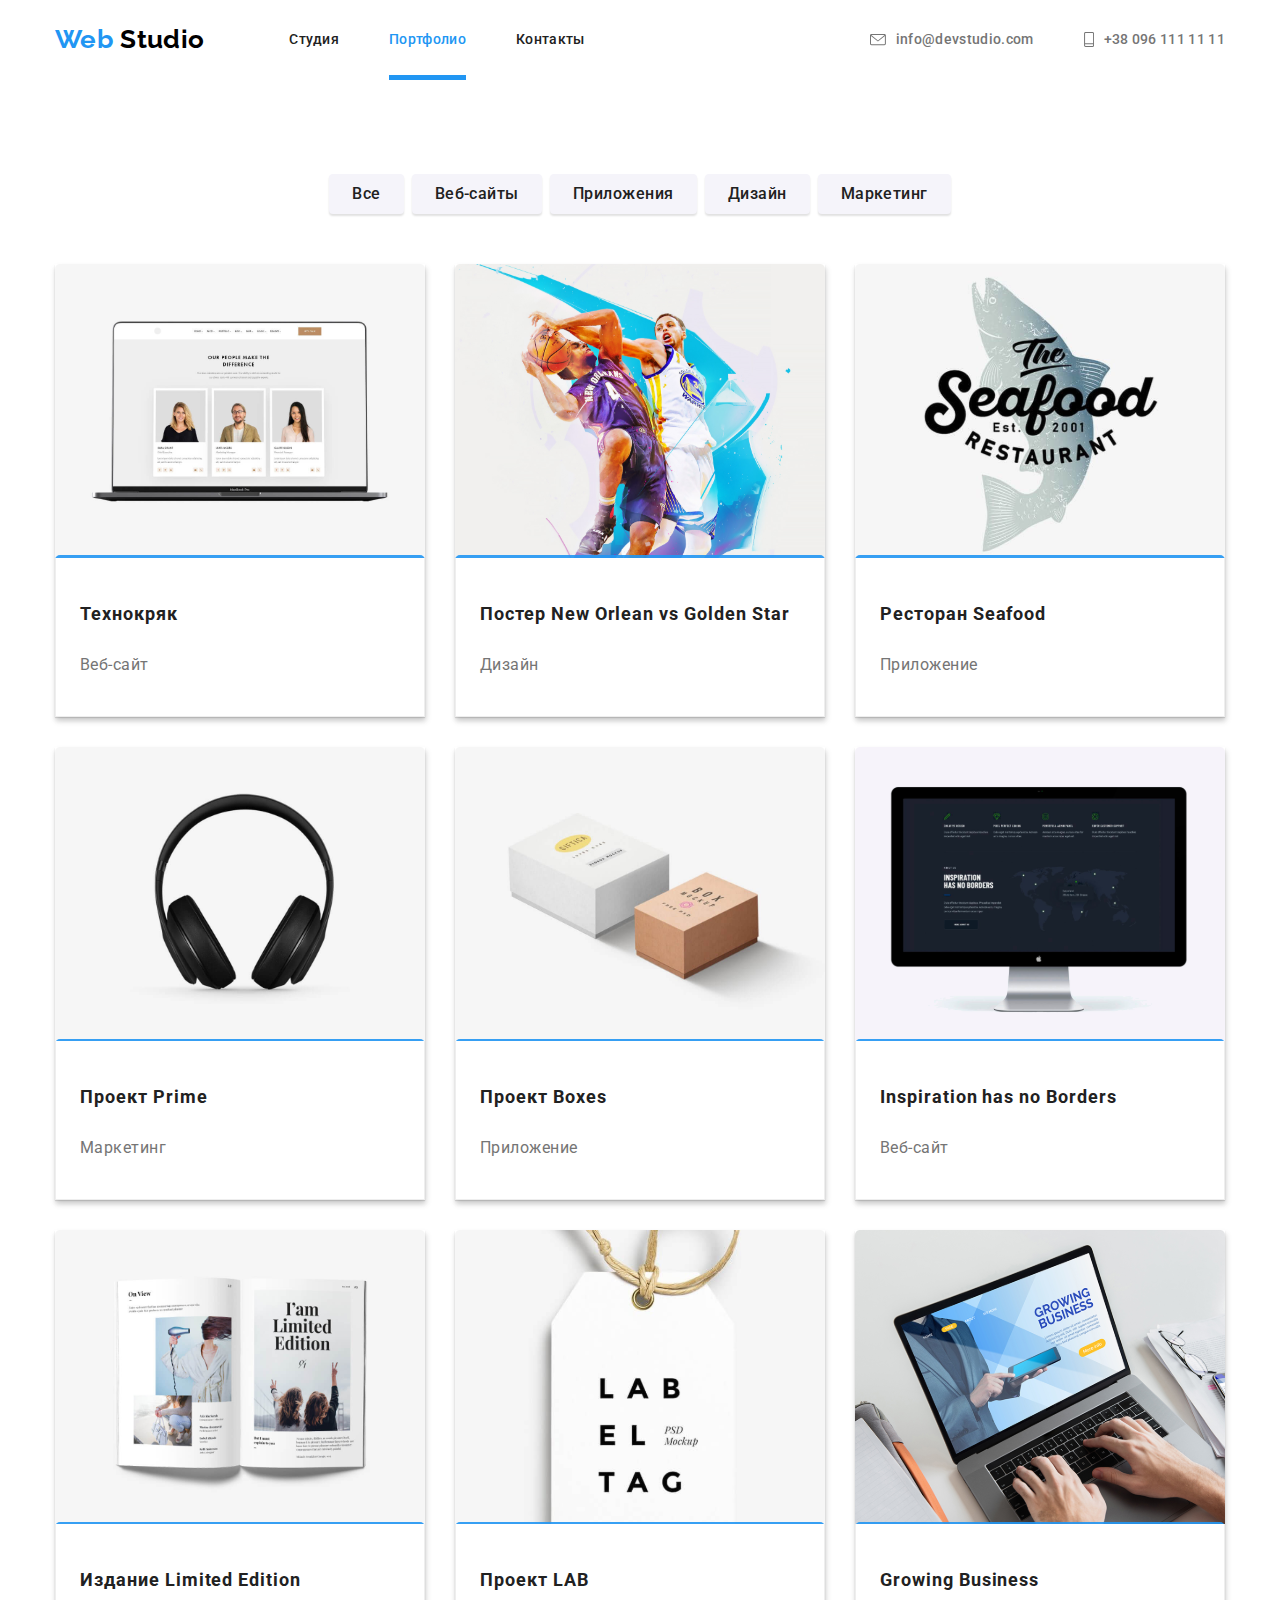
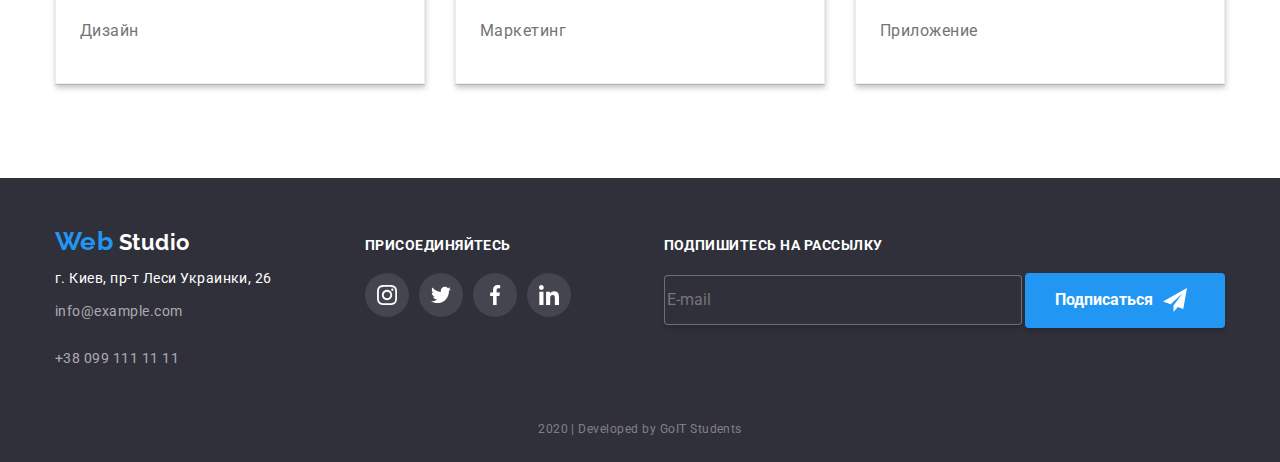
==== portfolio.html @ 3355ac3e "Переносит файлы с goit-markup-hw-05" ====
<!DOCTYPE html>
<html lang="en">
  <head>
    <meta charset="UTF-8" />
    <meta name="viewport" content="width=device-width, initial-scale=1.0" />
    <title>WebStudio Portfolio</title>
    <link href="https://fonts.googleapis.com/css2?family=Raleway:wght@700&family=Roboto:wght@400;500;700&display=swap" rel="stylesheet">
    <link rel="stylesheet" href="https://cdnjs.cloudflare.com/ajax/libs/modern-normalize/0.6.0/modern-normalize.min.css" />
    <link rel="stylesheet" href="./CSS/styles.css" />
  </head>

  <body class="page">
    <!--page header-->
    <header class="page-header">
      <nav class="conteiner main-nav">
        <h1>
          <a href="./index.html">
            <span class="logo"> Web</span>
            <span class="site-logo"> Studio</span>
          </a>
        </h1>
        <ul class="site-nav list">
          <li class="item"><a class="link" href="./index.html">Студия</a></li>
          <li class="item"><a class="link current" href="./portfolio.html">Портфолио</a></li>
          <li class="item"><a class="link" href="./portfolio.html">Контакты</a></li>
        </ul>

        <ul class="auth-nav list">
          <li class="item">
            <a class="link auth-nav-link" href="mailto:info@devstudio.com"> 
              <svg width="16" height="16" class="svg-icons">
                <use xlink:href="./images/sprite.svg#icon-envelope"></use>
              </svg>
              <span>info@devstudio.com</span>
            </a>
          </li>
          <li class="item">
            <a class="link auth-nav-link" href="tel:+380961111111">
            <svg width="10" height="15" class="svg-icons">
              <use xlink:href="./images/sprite.svg#icon-Vector-1"></use>
            </svg>
            <span>+38 096 111 11 11</span>
          </a></li>
        </ul>
      </nav>
    </header>

    <!-- catalog -->
    <main>
      <div class="conteiner">
        <section class="section">
          <h2 class="section-title none">Filtr</h2>
          <ul class="filtr-catalog list">
            <li><button class="btn filtr">Все</button></li>
            <li><button class="btn filtr">Веб-сайты</button></li>
            <li><button class="btn filtr">Приложения</button></li>
            <li><button class="btn filtr">Дизайн</button></li>
            <li><button class="btn filtr">Маркетинг</button></li>
          </ul>
        
          <!--section catalog-->   
          <h2 class="section-title none">Каталог</h2>
          <ul class="catalog list">

            <li class="catalog-item">
              <a class="link" href="./">
                <div class="catalog-image">       
                  <img src="./images-portfolio/img-1.svg" alt="">

                  <div class="text">
                    <p class="text-thumb">Технокряк это современная площадка распространения коронавируса. Компании используют эту
                      платформу для цифрового
                      шпионажа и атак на защищённые сервера конкурентов.</p>
                  </div>
                </div>

                <div class="catalog-item-info">
                    <h3 class="catalog-title">Технокряк</h3>
                    <p class="catalog-type">Веб-сайт</p>
                </div>  
                
              </a>
            </li>

            <li class="catalog-item">
              <a class="link" href="./">
                <div class="catalog-image"> 
                  <img src="./images-portfolio/img-2.svg" alt="">
                
                  <div class="text">
                    <p class="text-thumb">Технокряк это современная площадка распространения коронавируса. Компании используют эту платформу для цифрового шпионажа и атак на защищённые сервера конкурентов.</p>
                  </div>
                </div>

                <div class="catalog-item-info">
                  <h3 class="catalog-title">Постер New Orlean vs Golden Star</h3>
                  <p class="catalog-type">Дизайн</p>
                </div>
              </a>
            </li>

            <li class="catalog-item">
              <a class="link" href="./">
                <div class="catalog-image">
                  <img src="./images-portfolio/img-3.svg" alt="">
                  
                  <div class="text">
                    <p class="text-thumb">Технокряк это современная площадка распространения коронавируса. Компании используют эту платформу для
                      цифрового шпионажа и атак на защищённые сервера конкурентов.</p>
                  </div>
                </div>

                <div class="catalog-item-info">
                  <h3 class="catalog-title">Ресторан Seafood</h3>
                  <p class="catalog-type">Приложение</p>
                </div>
              </a>
            </li>

            <li class="catalog-item">
              <a class="link" href="./">
                <div class="catalog-image">
                  <img src="./images-portfolio/img-4.svg" alt="">

                  <div class="text">
                    <p class="text-thumb">Технокряк это современная площадка распространения коронавируса. Компании используют эту платформу для
                      цифрового шпионажа и атак на защищённые сервера конкурентов.</p>
                  </div>
                </div>

                <div class="catalog-item-info">
                  <h3 class="catalog-title">Проект Prime</h3>
                  <p class="catalog-type">Маркетинг</p>
                </div>
                
              </a>
            </li>

            <li class="catalog-item">
              <a class="link" href="./">
                <div class="catalog-image">
                  <img src="./images-portfolio/img-5.svg" alt="">
                  <div class="text">
                    <p class="text-thumb">Технокряк это современная площадка распространения коронавируса. Компании используют эту платформу для
                      цифрового шпионажа и атак на защищённые сервера конкурентов.</p>
                  </div>
                </div>

                <div class="catalog-item-info">
                  <h3 class="catalog-title">Проект Boxes</h3>
                  <p class="catalog-type">Приложение</p>
                </div>
                
              </a>
            </li>

            <li class="catalog-item">
              <a class="link" href="./">
                <div class="catalog-image">
                  <img src="./images-portfolio/img-6.svg" alt="">                
                  <div class="text">
                    <p class="text-thumb">Технокряк это современная площадка распространения коронавируса. Компании используют эту платформу для
                      цифрового шпионажа и атак на защищённые сервера конкурентов.</p>
                  </div>
                </div>

                <div class="catalog-item-info">
                  <h3 class="catalog-title">Inspiration has no Borders</h3>
                  <p class="catalog-type">Веб-сайт</p>
                </div>
              </a>
            </li>

            <li class="catalog-item">
              <a class="link" href="./">
                <div class="catalog-image">
                  <img src="./images-portfolio/img-7.svg" alt="">              
                  <div class="text">
                    <p class="text-thumb">Технокряк это современная площадка распространения коронавируса. Компании используют эту платформу для
                      цифрового шпионажа и атак на защищённые сервера конкурентов.</p>
                  </div>
                </div>
                
                <div class="catalog-item-info">
                  <h3 class="catalog-title">Издание Limited Edition</h3>
                  <p class="catalog-type">Дизайн</p>
                </div>
              </a>
            </li>

            <li class="catalog-item">
              <a class="link" href="./">
                <div class="catalog-image">
                  <img src="./images-portfolio/img-8.svg" alt="">              
                  <div class="text">
                    <p class="text-thumb">Технокряк это современная площадка распространения коронавируса. Компании используют эту платформу для
                      цифрового шпионажа и атак на защищённые сервера конкурентов.</p>
                  </div>
                </div>

                <div class="catalog-item-info">
                  <h3 class="catalog-title">Проект LAB</h3>
                  <p class="catalog-type">Маркетинг</p>
                </div>

              </a>
            </li>

            <li class="catalog-item">
              <a class="link" href="./">
                <div class="catalog-image">
                  <img src="./images-portfolio/img-9.svg" alt="">              
                  <div class="text">
                    <p class="text-thumb">Технокряк это современная площадка распространения коронавируса. Компании используют эту платформу для
                      цифрового шпионажа и атак на защищённые сервера конкурентов.</p>
                  </div>
                </div>

                <div class="catalog-item-info">
                  <h3 class="catalog-title">Growing Business</h3>
                  <p class="catalog-type">Приложение</p>
                </div>
              </a>
            </li>      

          </ul>
        
        </section>
      </div>
    </main>

    <!--footer-->
    <footer class="main-footer">
      <div class="conteiner">
        <div> <!--Address-->
          <h3 class="footer-logo">
            <a href="#">
            <span class="logo"> Web</span>
            <span class="footer-logo-text"> Studio</span>
            </a>  
          </h3>
          <address class="footer-adress">
          <p>г. Киев, пр-т Леси Украинки, 26</p>
          <a href="mailto:info@example.com">info@example.com</a> <br />
          <a href="tel:+380991111111">+38 099 111 11 11</a>
          </address>
        </div>

        <div> <!--Присоединяйтесь-->
          <h3 class="footer-soc">Присоединяйтесь</h3>
          <ul class="social-links list">

            <li class="social-links-item">
              <a
                href="https://www.instagram.com/?hl=ru"
                class="footer-social-list-link"
                target="_blank"
                rel="noopener noreferrer"> 
                <svg class="footer-icon">
                  <use xlink:href="./images/sprite.svg#icon-instagram-f"></use>
                </svg>                
              </a>
            </li>

            <li class="social-links-item">
              <a
                href="https://twitter.com/explore"
                class="footer-social-list-link"
                target="_blank"
                rel="noopener noreferrer">
                <svg class="footer-icon">
                  <use xlink:href="./images/sprite.svg#icon-twitter-f"></use>
                </svg>
              </a>
            </li>

            <li class="social-links-item">
              <a
                href="https://uk-ua.facebook.com/"
                class="footer-social-list-link"
                target="_blank"
                rel="noopener noreferrer">
                <svg class="footer-icon">
                  <use xlink:href="./images/sprite.svg#icon-facebook-f"></use>
                </svg>
              </a>
            </li>  
                                
            <li class="social-links-item">
              <a
                href="https://www.linkedin.com/"
                class="footer-social-list-link"
                target="_blank"
                rel="noopener noreferrer">
                <svg class="footer-icon">
                  <use xlink:href="./images/sprite.svg#icon-linkedin-f"></use>
                </svg>
              </a>
            </li>
          </ul>        
        </div>

        <div> <!--Подпишитесь на рассылку-->
          <h3 class="footer-soc">Подпишитесь на рассылку</h3>
          <input type="email" name="email" placeholder="E-mail" required />
          <button class="btn-footer"> Подписаться 
            <svg width="24" height="24" class="footer-send">
              <use xlink:href="./images/sprite.svg#icon-send-f"></use>
            </svg>
          </button>
        </div>
      </div>

      <div class="by">
        <span class="goit">2020 | Developed by GoIT Students</span>
      </div>
    </footer>
  </body>
</html>
---- CSS/styles.css ----
:root {
  --primary-text-color: #212121;
  --title-text-color: #757575;
  --accent-color: #2196F3;
  --white-color: #fff;
  --black-color: #000;
  --page-background: #F5F4FA;
  --page-second-background: #E5E5E5;
  --footer-background: #2F303A;
  --footer-background-soc:rgba(255, 255, 255, 0.1);
  --footer-adress: rgba(255, 255, 255, 0.6);
  --footer-goit: rgba(255, 255, 255, 0.4);
  --portfolio-text-background: rgba(33, 150, 243, 0.9);
  --hero-development-background: rgba(47, 48, 58, 0.8);
  --soc-color: #AFB1B8;
}


.list {
  padding: 0;
  margin: 0;
  list-style: none;
}

a {
  text-decoration: none;
}

.none {
  display: none;
}

/*------------------------------------------------------------------------------*/
.page {
  /*background: var(--page-background);*/
  color: var(--title-text-color);
  font-family: Roboto, sans-serif;
  font-style: normal;
  font-weight: normal;
  font-size: 14px;
  line-height: 1.7;
  letter-spacing: 0.03rem;
}

 /* page header */
.page-header {
  color: var(--primary-text-color);
  
  font-weight: 500;
  font-size: 14px;
  line-height: 1.1;
  letter-spacing: 0.02rem;
}

.main-nav {
  display: flex;
  align-items: center;
}

h1 {
  margin-right: 85px;
  margin-top: 0;
  margin-bottom: 0;
}

.logo { /* Web */
  color: var(--accent-color);
  font-family: Raleway;
  font-style: normal;
  font-weight: bold;
  font-size: 26px;
  line-height: 1.2;
}

.site-logo { /* Studio*/
  color: var(--black-color);
  font-family: Raleway;
  font-style: normal;
  font-weight: bold;
  font-size: 26px;
  line-height: 1.2;
}

.site-nav {
  display: flex;
}


.site-nav .item:not(:last-child) {
  margin-right: 50px;
}


.site-nav .link {
  display: block;
  padding-top: 32px;
  padding-bottom: 32px;

  color: var(--primary-text-color);
  
  font-family: Roboto;
  font-style: normal;
  font-weight: 500;
  font-size: 14px;
  line-height: 1.1;
  letter-spacing: 0.02rem;
}

.current::after {
  content: "";

  position: absolute;
  left: 0;
  bottom: 0;

  display: block;
  width: 100%; 
  height: 5px;
  background-color: var(--accent-color);

  /*transition: width 250ms cubic-bezier(0.4, 0, 0.2, 1);*/
}

/*.current:hover::after {
  width: 100%; /* тогда, должно быть  0% начальное, если конечное 100% 
}*/

.site-nav .link:hover,
.site-nav .link:focus {
  color: var(--accent-color);
}

.site-nav .link.current {
  color: var(--accent-color);
  position: relative;
  
}

.auth-nav {
  display: flex;
  margin-left: auto;
}

.auth-nav .item + .item {
  margin-left: 50px;
}

.auth-nav .link {
  color: var(--title-text-color);
  font-weight: 500;
  font-size: 14px;
  line-height: 1.1;
}

.auth-nav .link:hover,
.auth-nav .link:focus {
  color: var(--accent-color);
}

.auth-nav-link{
  display: flex;
  color: var(--title-text-color);
  font-weight: 500;
  font-size: 14px;
  line-height: 1.14;
  letter-spacing: 0.02rem;
  text-decoration: none;
  padding-top: 32px;
  padding-bottom: 32px;
  align-items: center;
}

.auth-nav-link:hover, 
.auth-nav-link:focus {
  color: var(--accent-color);
}

.svg-icons {
  fill: currentColor;
  margin-right: 10px;
}



/*---------------------------------------------------*/
.hero {  
  max-width: 1600px;
  height: 600px;
  margin-left: auto;
  margin-right: auto;
  background-image: linear-gradient(rgba(47, 48, 58, 0.8),
  rgba(47, 48, 58, 0.8)), url('../images/Header-img-1.jpg');
  background-repeat: no-repeat;
  background-position: center;
  background-size: cover;
  background-color: var(--hero-development-background);
  text-align: center;
  
  /*outline: 4px solid yellow;*/ /*удалить*/
}

.hero-title {
  padding-top: 196px;/*пока поставлю отступ, но это разбираем на след.занятии*/
  margin-top: 0;
  margin-bottom: 46px;
  
  color: var(--white-color);

  font-weight: 900;
  font-size: 44px;
  line-height: 1.4;
  text-align: center;
  letter-spacing: 0.06rem;
  text-transform: uppercase;  
}

/*---------------------------------------------------*/
.feature {
  display: flex;
  flex-wrap: wrap;
}

.feature .item {
  width: 270px;  
}

.feature .item:not(:last-child) {
  margin-right: 30px;
}

.feature-img {
  background: var(--page-background);
  border-radius: 4px;

  display: flex;
  justify-content: center;
  align-items: center;
  height: 120px;
} 

.feature-title {
  margin-top: 30px;
  margin-bottom: 10px;
}

.feature-title-item {
  margin-top: 0;
  margin-bottom: 0px;
}

.feature-title {
  color: var(--primary-text-color);
  font-family: Roboto;
  font-style: normal;
  font-weight: bold;
  font-size: 14px;
  line-height: 1.1;
  letter-spacing: 0.03rem;
  text-transform: uppercase;
}

.button {
  color: var(--white-color);
  background-color: var(--accent-color);
  font-family: Roboto;
  font-weight: bold;
  font-size: 16px;
  line-height: 1.9;
  box-shadow: 0px 4px 4px rgba(0, 0, 0, 0.15); /*тень*/
  font-style: normal;
  border-radius: 4px; /*мягкие углы*/
  text-align: center; /* выравнивает текст*/
  min-width: 200px;

  display: inline-block;
  padding: 10px 32px; /*по макету*/
  text-decoration: none;

  align-items: center;
  letter-spacing: 0.06em;
  border: 2px solid transparent;

  margin-bottom: 204px;
}

.button:hover, .button:focus {
  background-color: #fff;
  color: var(--accent-color);
  border: 2px solid transparent;
}

.section {
  padding-top: 94px;
  padding-bottom: 94px;
}

.section-title {
  margin: 0;
  margin-bottom: 50px;

  color: var(--primary-text-color);

  font-family: Roboto;
  font-style: normal;
  font-weight: bold;
  font-size: 36px;
  line-height: 1.2;
  text-align: center;
  letter-spacing: 0.03rem;
}



/*----------------------------------------------*/
.developments-title {
  display: flex;
  justify-content: space-between;
}

.developments-title-item {
  width: calc((100% - 30px * 2) / 3);
  position: relative;
}

.developments-title-item img {
  display: block;
  max-width: 100%;
  height: auto;
}

.developments-position {
  margin: 0px;
  position: absolute;
  bottom: 0;
  width: 100%;
  left: 0;

  color: var(--white-color);
  background-color: var(--hero-development-background);

  padding-top: 27px;
  padding-bottom: 27px;
  border-radius: 0px 0px 4px 4px;

  font-family: Roboto;
  font-style: normal;
  font-weight: 700;
  font-size: 14px;
  line-height: 1.1;
  text-align: center;
  letter-spacing: 0.03rem;
  text-transform: uppercase;
}

/*---------------------------------------------------*/
.team {
  background-color: var(--page-background);/*убрать*/
  /*outline: 4px solid rgb(22, 226, 32);*/ /*убрать*/ 
}

.team-list{
  display: flex;
  justify-content: space-between;
}

.team-list p {
  font-family: Roboto;
  font-style: normal;
  font-weight: normal;
  font-size: 16px;
  line-height: 1.2;  
}

.team-list-item {
  width: calc((100% - 30px * 3) / 4);
  box-shadow: 0px 2px 1px rgba(0, 0, 0, 0.2), 0px 1px 1px rgba(0, 0, 0, 0.14), 0px 1px 3px rgba(0, 0, 0, 0.12);
  border-radius: 0px 0px 4px 4px;
  overflow: hidden;
  border: #afb1b8;
}

.team-info {
  text-align: center;
  background-color: var(--white-color);
  padding: 30px 32px 24px;
}

.team-title {
  color: var(--primary-text-color);
  font-family: Roboto;
  font-style: normal;
  font-weight: 500;
  font-size: 16px;
  line-height: 1.2;
}

.team img {
  display: block;
  max-width: 100%;
  height: auto;
}

.team h3 {
  margin-top: 0;
  margin-bottom: 10px;
}

.team p {
  margin-top: 0;
  margin-bottom: 16px;
}

.social-links {
  display: flex;
  justify-content: space-between;

  margin-top: 0;
}

.social-list-link {
  display: flex;
  justify-content: center;
  align-items: center;
  width: 44px;
  height: 44px;
  border-radius: 50%;
  color: var(--soc-color);
}

.soc-icon-team {
  fill: currentColor;
}

.social-list-link:hover {
  color: var(--white-color);
  background-color: var(--accent-color);
}

/*---------------------------------------------------*/
.customers {
  display: flex;
  justify-content: space-between;
}

.customers-link {
  border: 1px solid var(--soc-color);
  border-radius: 4px;
  width: 170px;
  height: 90px;
  display: flex;
  justify-content: center;
  align-items: center;
  stroke-width: 1px;
  
  color: var(--soc-color);
}

.customers-link:focus,
.customers-link:hover {
  color: var(--accent-color);
  border: 1px solid var(--accent-color);
}

/*---------------------------------------------------*/
.main-footer {
  background: var(--footer-background);
}

.main-footer .conteiner {
  display: flex;
  justify-content: space-between;
  align-items: baseline;
  padding-top: 48px;
  padding-bottom: 28px;
}

.footer-logo {
  margin-top: 0;
  margin-bottom: 10px;
  font-family: Raleway;
  font-style: normal;
  font-weight: bold;
  font-size: 22px;
  line-height: 1.2;
  letter-spacing: 0.03rem;
}

.footer-logo-text {
  color: var(--white-color);
}

.footer-adress {
  color: var(--white-color);
  font-family: Roboto;
  font-style: normal;
  font-weight: normal;
  font-size: 14px;
  line-height: 1.7;
  /* or 171% */
  letter-spacing: 0.03rem;
}

.footer-adress a {
  color: var(--footer-adress);
  font-family: Roboto;
  font-style: normal;
  font-weight: normal;
  font-size: 14px;
  line-height: 1.7;
  /* or 171% */
  letter-spacing: 0.03rem;  
}

address p {
  margin-top: 0;
  margin-bottom: 9px;
}

address a{
  display: block;
}

.footer-soc {
  margin-top: 0;
  margin-bottom: 20px;
  color: var(--white-color);
  font-family: Roboto;
  font-style: normal;
  font-weight: bold;
  font-size: 14px;
  line-height: 1.1;
  letter-spacing: 0.03rem;
  text-transform: uppercase;  
}

.social-links-item:not(:nth-child(4n)) {
  margin-right: 10px;
}

.footer-social-list-link {
  display: inline-flex;
  justify-content: center;
  background-color: var(--footer-background-soc);
  border-radius: 50%;
  width: 44px;
  height: 44px;
  align-items: center;
}

.footer-social-list-link:focus,
.footer-social-list-link:hover {
  background-color: var(--accent-color);
}

.footer-icon {
  fill: var(--white-color);
  width: 20px;
  height: 20px;
}

input {
  background-color: var(--footer-background);
  color: var(--footer-adress);
  font-family: Roboto;
  font-weight: normal;
  font-size: 16px;
  line-height: 1.9;
  
  border: 1px solid rgba(255, 255, 255, 0.3);
  box-shadow: 0px 4px 4px rgba(0, 0, 0, 0.15);
  border-radius: 4px;
  box-sizing: border-box;

  width: 358px;
  height: 50px;
}

.btn-footer {
  display: inline-flex;
  padding: 10px 28px;
  text-decoration: none;  
  cursor: pointer;
  color: var(--white-color);
  background: var(--accent-color); 
  font-family: Roboto;
  font-weight: 700;
  font-size: 16px;
  line-height: 1.9;
  border-radius: 4px;
  box-shadow: 0px 4px 4px rgba(0, 0, 0, 0.15);
  border: 2px solid transparent;
  min-width: 200px;
  text-align: center;
  align-items: center;
  
}


.footer-send {
  margin-left: 10px;
  fill: var(--white-color);
}


.btn-icon {
  background-color: var(--accent-color);
  display: inline-block;
  height: 24px;
  width: 24px;
  margin-right: 6px;
  vertical-align: middle; /*центрирует иконку по середине*/
}

.by {
  width: 1200px;
  margin-left: auto;
  margin-right: auto;
  display: flex;
  justify-content: center;
  align-items: center;
  padding-top: 18px;
  padding-bottom: 21px;
  /*outline: 4px solid olivedrab;*/
}

.goit {
  color: var(--footer-goit);
  font-family: Roboto;
  font-style: normal;
  font-weight: normal;
  font-size: 12px;
  line-height: 2;
  /* or 200% */
  
  text-align: center;
  letter-spacing: 0.03rem;
  font-style: normal;
}



.conteiner {
  width: 1200px;
  margin-left: auto;
  margin-right: auto;
  padding-left: 15px;
  padding-right: 15px;
  /*outline: 4px solid olivedrab;*/
}


/*-----portfolio------*/

/*-----filtr-catalog----------*/
.filtr-catalog{
  margin-bottom: 34px;
  padding-bottom: 16px;
  display: flex;
  justify-content: center;
  align-items: flex-start;
}

.filtr-catalog li + li {
  margin-left: 8px;
}

.btn {
  background-color: var(--page-background);
  color: #212121;
  font-family: Roboto;
  font-style: normal;
  font-weight: 500;
  font-size: 16px;
  line-height: 1.6;
  /* identical to box height, or 162% */

  text-align: center;
  letter-spacing: 0.03rem;

  box-shadow: 0px 2px 2px rgba(0, 0, 0, 0.12); /* есть еще text-shadow */
  border-radius: 4px;
  border: 1px solid transparent;
}

.btn:focus, 
.btn:hover {
  color: var(--white-color);
  background-color: var(--accent-color);
}

.filtr {
  margin: 0;
  padding: 6px 22px;
}

/*--------catalog----------*/
main {
  display: block;
}


.catalog {
  display: flex;
  flex-wrap: wrap;
}


.catalog-item {

  width: calc((100% - 60px) / 3);
  background-color: #ffffff;
  box-shadow: 1px 4px 6px rgba(0, 0, 0, 0.16), 0px 4px 4px rgba(0, 0, 0, 0.06), 0px 1px 1px rgba(0, 0, 0, 0.12);
}

.catalog-item:not(:nth-child(3n)) {
  margin-right: 30px;
} 

.catalog-item:not(:nth-last-child(-n + 3)) {
  margin-bottom: 30px;
}

.catalog-item img {
  display: block;
  max-width: 100%;
  height: auto;
}

.catalog-item-info {
  border-left: 1px solid #eeeeee;
  border-right: 1px solid #eeeeee;
  border-bottom: 1px solid #eeeeee;
  padding: 20px 24px;
}


.catalog-title {
  color: var(--primary-text-color);
  font-family: Roboto;
  font-style: normal;
  font-weight: bold;
  font-size: 18px;
  line-height: 2;
  letter-spacing: 0.06rem;
}


.catalog-type {
  color: var(--title-text-color);
  font-family: Roboto;
  font-weight: normal;
  font-size: 16px;
  line-height: 1.9;
  letter-spacing: 0.03rem; 
  font-style: normal;
}

.catalog-image {
  position: relative;
  overflow: hidden;

}


.text {
  position: absolute;
  top: 0;
  left: 0;
  width: 100%;
  height: 100%;
  transform: translateY(100%); /*карточка с текстом спрятана внизу на 100% высоты*/
  transition: transform 250ms cubic-bezier(0.4, 0, 0.2, 1); /* анимация, карточка выезжает вверх*/

  display: flex;
  align-items: center;
  justify-content: center;

  
}

.text-thumb {
  padding: 63px 24px;
  background-color: var(--portfolio-text-background);
  border-radius: 5px 5px 0px 0px;
  color: var(--white-color);
  font-family: Roboto;
  font-weight: normal;
  font-size: 18px;
  line-height: 1.6; 
  letter-spacing: 0.03rem; 
  font-style: normal;
}

.catalog-image:hover .text {
  transform: translateY(0);
}
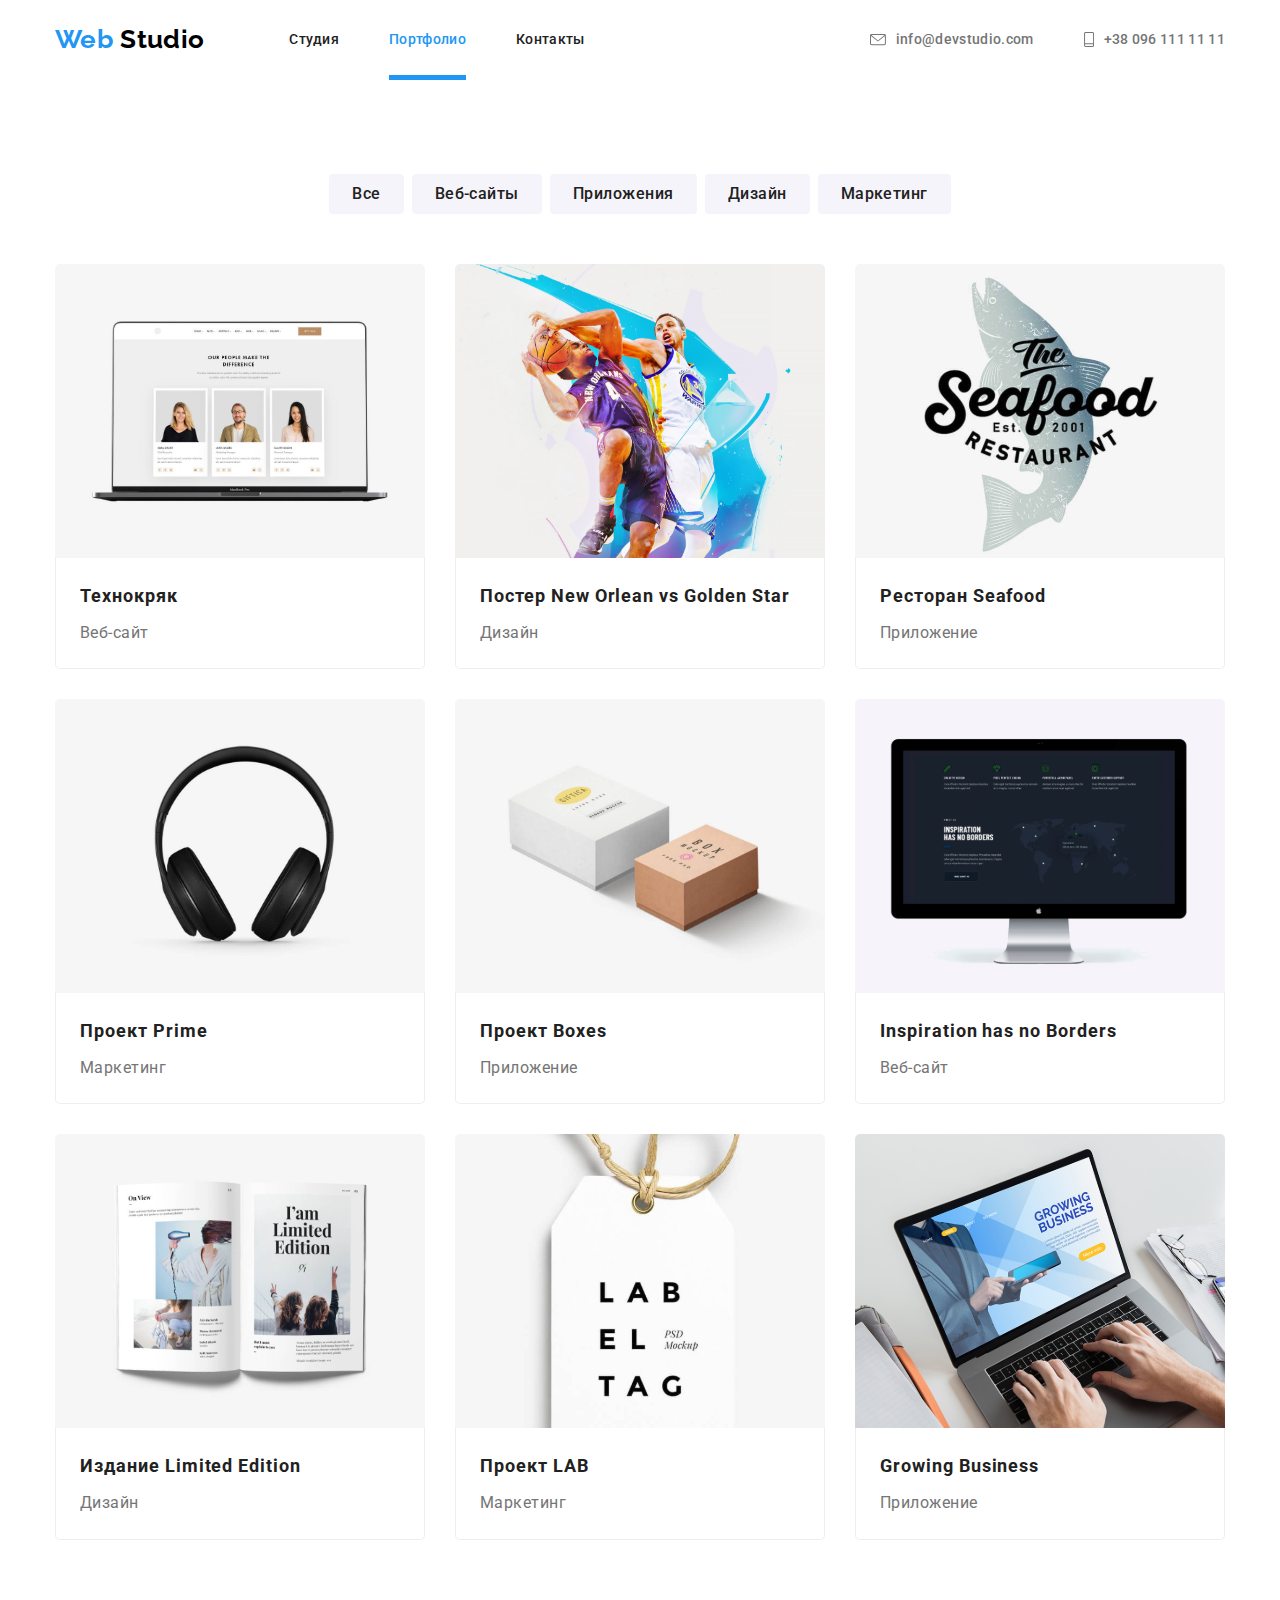
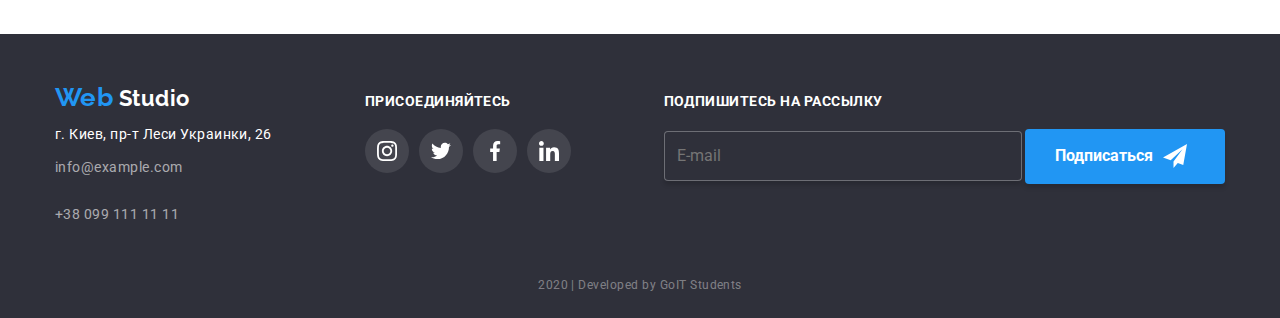
==== commit 2b8c3b9f: "Заменяет файлы" ====
--- a/portfolio.html
+++ b/portfolio.html
@@ -63,7 +63,7 @@
           <ul class="catalog list">
 
             <li class="catalog-item">
-              <a class="link" href="./">
+              <a class="catalog-link link" href="./">
                 <div class="catalog-image">       
                   <img src="./images-portfolio/img-1.svg" alt="">
 
@@ -83,7 +83,7 @@
             </li>
 
             <li class="catalog-item">
-              <a class="link" href="./">
+              <a class="catalog-link link" href="./">
                 <div class="catalog-image"> 
                   <img src="./images-portfolio/img-2.svg" alt="">
                 
@@ -100,7 +100,7 @@
             </li>
 
             <li class="catalog-item">
-              <a class="link" href="./">
+              <a class="catalog-link link" href="./">
                 <div class="catalog-image">
                   <img src="./images-portfolio/img-3.svg" alt="">
                   
@@ -118,7 +118,7 @@
             </li>
 
             <li class="catalog-item">
-              <a class="link" href="./">
+              <a class="catalog-link link" href="./">
                 <div class="catalog-image">
                   <img src="./images-portfolio/img-4.svg" alt="">
 
@@ -137,7 +137,7 @@
             </li>
 
             <li class="catalog-item">
-              <a class="link" href="./">
+              <a class="catalog-link link" href="./">
                 <div class="catalog-image">
                   <img src="./images-portfolio/img-5.svg" alt="">
                   <div class="text">
@@ -155,7 +155,7 @@
             </li>
 
             <li class="catalog-item">
-              <a class="link" href="./">
+              <a class="catalog-link link" href="./">
                 <div class="catalog-image">
                   <img src="./images-portfolio/img-6.svg" alt="">                
                   <div class="text">
@@ -172,7 +172,7 @@
             </li>
 
             <li class="catalog-item">
-              <a class="link" href="./">
+              <a class="catalog-link link" href="./">
                 <div class="catalog-image">
                   <img src="./images-portfolio/img-7.svg" alt="">              
                   <div class="text">
@@ -189,7 +189,7 @@
             </li>
 
             <li class="catalog-item">
-              <a class="link" href="./">
+              <a class="catalog-link link" href="./">
                 <div class="catalog-image">
                   <img src="./images-portfolio/img-8.svg" alt="">              
                   <div class="text">
@@ -207,7 +207,7 @@
             </li>
 
             <li class="catalog-item">
-              <a class="link" href="./">
+              <a class="catalog-link link" href="./">
                 <div class="catalog-image">
                   <img src="./images-portfolio/img-9.svg" alt="">              
                   <div class="text">
@@ -302,7 +302,7 @@
 
         <div> <!--Подпишитесь на рассылку-->
           <h3 class="footer-soc">Подпишитесь на рассылку</h3>
-          <input type="email" name="email" placeholder="E-mail" required />
+          <input class="footer-input" type="email" name="email" placeholder="E-mail" required />
           <button class="btn-footer"> Подписаться 
             <svg width="24" height="24" class="footer-send">
               <use xlink:href="./images/sprite.svg#icon-send-f"></use>
--- a/CSS/styles.css
+++ b/CSS/styles.css
@@ -92,6 +92,11 @@
 
 
 .site-nav .link {
+  /* или transition: color 250ms cubic-bezier(0.4, 0, 0.2, 1); или*/
+  transition-property: color;
+  transition-duration: 250ms;
+  transition-timing-function: cubic-bezier(0.4, 0, 0.2, 1);
+
   display: block;
   padding-top: 32px;
   padding-bottom: 32px;
@@ -150,6 +155,7 @@
   font-weight: 500;
   font-size: 14px;
   line-height: 1.1;
+  transition: color 250ms cubic-bezier(0.4, 0, 0.2, 1);
 }
 
 .auth-nav .link:hover,
@@ -260,6 +266,10 @@
 }
 
 .button {
+  transition-property: all;
+  transition-duration: 250ms;
+  transition-timing-function: cubic-bezier(0.4, 0, 0.2, 1);
+  
   color: var(--white-color);
   background-color: var(--accent-color);
   font-family: Roboto;
@@ -418,6 +428,10 @@
 }
 
 .social-list-link {
+  transition-property: all;
+  transition-duration: 250ms;
+  transition-timing-function: cubic-bezier(0.4, 0, 0.2, 1);
+
   display: flex;
   justify-content: center;
   align-items: center;
@@ -427,15 +441,16 @@
   color: var(--soc-color);
 }
 
+.social-list-link:focus,
+.social-list-link:hover {
+  color: var(--white-color);
+  background-color: var(--accent-color);
+}
+
 .soc-icon-team {
   fill: currentColor;
 }
 
-.social-list-link:hover {
-  color: var(--white-color);
-  background-color: var(--accent-color);
-}
-
 /*---------------------------------------------------*/
 .customers {
   display: flex;
@@ -443,6 +458,10 @@
 }
 
 .customers-link {
+  transition-property: color;
+  transition-duration: 250ms;
+  transition-timing-function: cubic-bezier(0.4, 0, 0.2, 1);
+
   border: 1px solid var(--soc-color);
   border-radius: 4px;
   width: 170px;
@@ -538,6 +557,10 @@
 }
 
 .footer-social-list-link {
+  transition-property: background-color;
+  transition-duration: 250ms;
+  transition-timing-function: cubic-bezier(0.4, 0, 0.2, 1);
+
   display: inline-flex;
   justify-content: center;
   background-color: var(--footer-background-soc);
@@ -595,6 +618,9 @@
   
 }
 
+.footer-input {
+  padding: 18px 12px;
+}
 
 .footer-send {
   margin-left: 10px;
@@ -665,6 +691,10 @@
 }
 
 .btn {
+  transition-property: all;
+  transition-duration: 250ms;
+  transition-timing-function: cubic-bezier(0.4, 0, 0.2, 1);
+
   background-color: var(--page-background);
   color: #212121;
   font-family: Roboto;
@@ -677,7 +707,6 @@
   text-align: center;
   letter-spacing: 0.03rem;
 
-  box-shadow: 0px 2px 2px rgba(0, 0, 0, 0.12); /* есть еще text-shadow */
   border-radius: 4px;
   border: 1px solid transparent;
 }
@@ -686,6 +715,8 @@
 .btn:hover {
   color: var(--white-color);
   background-color: var(--accent-color);
+  /* есть еще text-shadow */
+  box-shadow: 0px 2px 2px rgba(0, 0, 0, 0.12), 0px 1px 2px rgba(0, 0, 0, 0.08), 0px 3px 1px rgba(0, 0, 0, 0.1);
 }
 
 .filtr {
@@ -706,12 +737,17 @@
 
 
 .catalog-item {
-
   width: calc((100% - 60px) / 3);
   background-color: #ffffff;
+  border-bottom-left-radius: 5px;
+  border-bottom-right-radius: 5px;
+}
+
+/*тень вокруг появляется при наведении*/
+.catalog-item:hover,
+.catalog-item:focus {
   box-shadow: 1px 4px 6px rgba(0, 0, 0, 0.16), 0px 4px 4px rgba(0, 0, 0, 0.06), 0px 1px 1px rgba(0, 0, 0, 0.12);
 }
-
 .catalog-item:not(:nth-child(3n)) {
   margin-right: 30px;
 } 
@@ -731,10 +767,14 @@
   border-right: 1px solid #eeeeee;
   border-bottom: 1px solid #eeeeee;
   padding: 20px 24px;
+  border-bottom-left-radius: 5px;
+  border-bottom-right-radius: 5px;
 }
 
 
 .catalog-title {
+  margin: 0;
+  padding-bottom: 4px;
   color: var(--primary-text-color);
   font-family: Roboto;
   font-style: normal;
@@ -746,6 +786,7 @@
 
 
 .catalog-type {
+  margin: 0;
   color: var(--title-text-color);
   font-family: Roboto;
   font-weight: normal;
@@ -768,7 +809,7 @@
   left: 0;
   width: 100%;
   height: 100%;
-  transform: translateY(100%); /*карточка с текстом спрятана внизу на 100% высоты*/
+  transform: translateY(101%); /*карточка с текстом спрятана внизу на 100% высоты*/
   transition: transform 250ms cubic-bezier(0.4, 0, 0.2, 1); /* анимация, карточка выезжает вверх*/
 
   display: flex;
@@ -791,6 +832,15 @@
   font-style: normal;
 }
 
-.catalog-image:hover .text {
+/*текст выезжает только при наведении на картинку*/
+/*.catalog-image:hover .text {
+  transform: translateY(0);
+}*/
+
+/*текст выезжает при наведении на любой участок li/a */
+.catalog-link:hover .text,
+.catalog-link:focus .text,
+.catalog-item:hover .text,
+.catalog-item:focus .text {
   transform: translateY(0);
 }